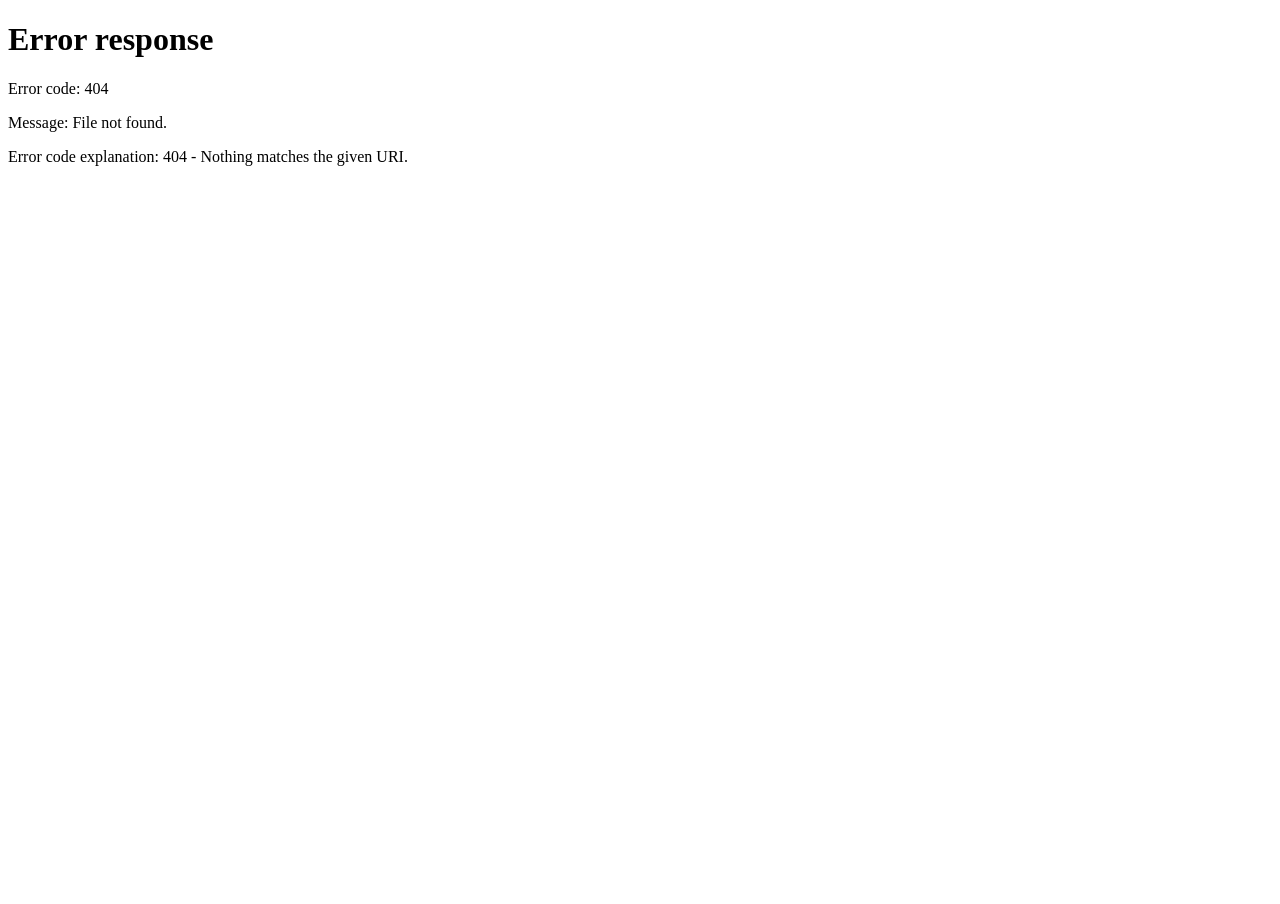
==== index.html @ c3ac803d "更新广告位上限与展示校验" ====
<!doctype html>
<html lang="zh-CN">
<head>
  <meta charset="utf-8">
  <meta name="viewport" content="width=device-width, initial-scale=1">
  <title>优坐标教师原型在线预览</title>
  <style>html,body,iframe{width:100%;height:100%;margin:0;border:0;overflow:hidden}</style>
</head>
<body>
  <iframe id="prototypeFrame" title="优坐标教师原型" src="./优坐标老师列表新版移动端改版_在线预览.html"></iframe>
  <script>
    const frame = document.getElementById('prototypeFrame');
    frame.addEventListener('load', () => {
      const doc = frame.contentDocument;
      const win = frame.contentWindow;
      const maxVisibleAds = 3;
      const maxAdSlots = 10;
      const rows = () => [...doc.querySelectorAll('#suitableChildRows tr')];
      const shown = () => rows().filter(row => row.querySelector('select')?.value === '展示').length;
      const showToast = message => {
        if (typeof win.showPrototypeToast === 'function') {
          win.showPrototypeToast(message);
          return;
        }
        let toast = doc.getElementById('prototypeToast');
        if (!toast) {
          toast = doc.createElement('div');
          toast.id = 'prototypeToast';
          toast.style.cssText = 'position:fixed;z-index:1000;left:50%;bottom:42px;max-width:calc(100vw - 32px);padding:11px 16px;border-radius:8px;background:rgba(23,35,55,.92);box-shadow:0 8px 24px rgba(15,23,42,.2);color:#fff;font-size:14px;line-height:1.45;transform:translateX(-50%);';
          doc.body.append(toast);
        }
        toast.textContent = message;
        win.clearTimeout(win.prototypeToastTimer);
        win.prototypeToastTimer = win.setTimeout(() => toast.remove(), 2600);
      };
      const hint = () => doc.getElementById('suitableChildHint');
      if (!hint()) {
        const message = doc.createElement('div');
        message.className = 'hint';
        message.id = 'suitableChildHint';
        doc.getElementById('addSuitableChild')?.before(message);
      }
      const sync = (message = '') => {
        const add = doc.getElementById('addSuitableChild');
        if (add) add.disabled = rows().length >= maxAdSlots;
        if (hint()) hint().textContent = message || (rows().length >= maxAdSlots
          ? `最多可新增${maxAdSlots}条数据，建议删除后再新增。`
          : `当前共 ${rows().length} 条广告位，其中 ${shown()} 条展示中；广告位总数最多 ${maxAdSlots} 条，前台最多展示 ${maxVisibleAds} 条。`);
      };
      const openView = () => {
        win.showPage('admin-teachers');
        win.openTeacherModal('view');
        const modal = doc.getElementById('teacherConfigModal');
        modal.classList.add('is-view');
        modal.querySelectorAll('.modal-shell input,.modal-shell select,.modal-shell textarea').forEach(el => el.disabled = true);
        modal.querySelectorAll('.modal-shell button:not(.modal-top-tab)').forEach(el => el.disabled = true);
        doc.getElementById('saveTeacherDisplayData').hidden = true;
        modal.querySelector('.modal-foot [data-close-teacher-modal]').textContent = '关闭';
      };
      const navTree = doc.querySelector('[data-page="admin-teachers"]')?.closest('.nav-tree');
      if (navTree && !doc.querySelector('[data-page="admin-teacher-view-modal"]')) {
        const button = doc.createElement('button');
        button.className = 'nav-btn child';
        button.dataset.page = 'admin-teacher-view-modal';
        button.textContent = '查看教师详情弹窗';
        navTree.querySelector('.nav-children')?.append(button);
      }
      doc.addEventListener('click', event => {
        const target = event.target.closest('[data-page="admin-teacher-view-modal"],[data-open-teacher-modal="view"]');
        if (target) {
          event.preventDefault();
          event.stopImmediatePropagation();
          openView();
          return;
        }
        if (event.target.closest('#addSuitableChild') && rows().length >= maxAdSlots) {
          event.preventDefault();
          event.stopImmediatePropagation();
          sync(`最多可新增${maxAdSlots}条数据，建议删除后再新增。`);
          return;
        }
        const remove = event.target.closest('#suitableChildRows .link-btn.danger');
        if (remove && rows().length <= 1) {
          event.preventDefault();
          event.stopImmediatePropagation();
          sync('至少保留 1 个广告位，不能继续删除。');
        }
      }, true);
      doc.addEventListener('change', event => {
        const select = event.target.closest('#suitableChildRows select');
        if (!select) return;
        if (select.value === '展示' && shown() > maxVisibleAds) {
          select.value = '隐藏';
          sync(`前台最多展示 ${maxVisibleAds} 条广告位，请先隐藏其他广告位后再展示。`);
          showToast(`前台最多展示 ${maxVisibleAds} 条广告位，请先隐藏其他广告位后再展示。`);
          return;
        }
        sync();
      }, true);
      doc.getElementById('suitableChildRows')?.addEventListener('click', () => setTimeout(sync));
      sync();
    });
  </script>
</body>
</html>
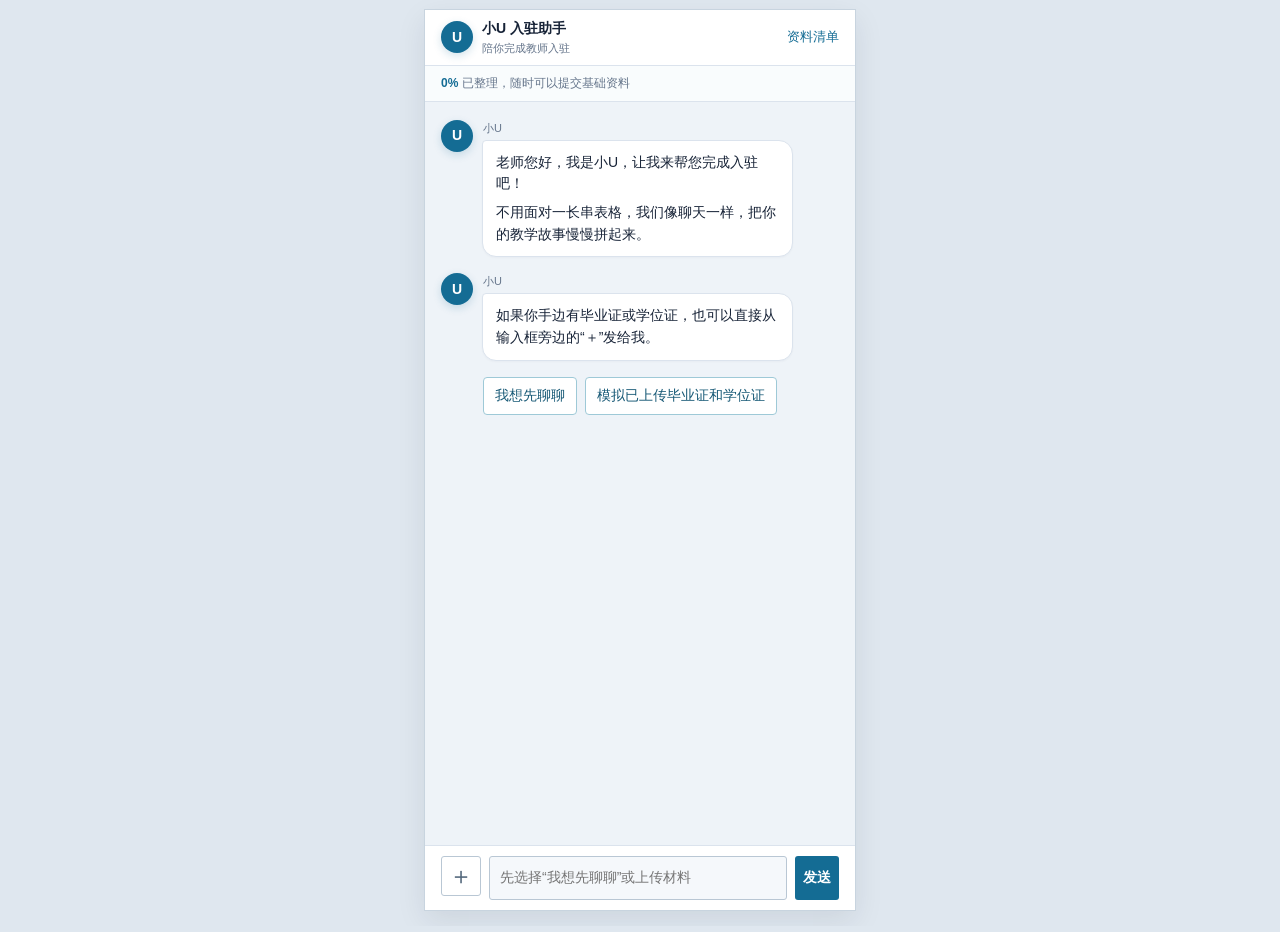
==== commit fc7f23aa: "chore: 添加GitHub Pages预览入口" ====
--- a/index.html
+++ b/index.html
@@ -1,105 +1,12 @@
 <!doctype html>
 <html lang="zh-CN">
 <head>
-  <meta charset="utf-8">
-  <meta name="viewport" content="width=device-width, initial-scale=1">
-  <title>优坐标教师原型在线预览</title>
-  <style>html,body,iframe{width:100%;height:100%;margin:0;border:0;overflow:hidden}</style>
+  <meta charset="UTF-8">
+  <meta name="viewport" content="width=device-width, initial-scale=1.0">
+  <meta http-equiv="refresh" content="0; url=./教师入驻_AI问答引导预览.html">
+  <title>小U教师入驻引导</title>
 </head>
 <body>
-  <iframe id="prototypeFrame" title="优坐标教师原型" src="./优坐标老师列表新版移动端改版_在线预览.html"></iframe>
-  <script>
-    const frame = document.getElementById('prototypeFrame');
-    frame.addEventListener('load', () => {
-      const doc = frame.contentDocument;
-      const win = frame.contentWindow;
-      const maxVisibleAds = 3;
-      const maxAdSlots = 10;
-      const rows = () => [...doc.querySelectorAll('#suitableChildRows tr')];
-      const shown = () => rows().filter(row => row.querySelector('select')?.value === '展示').length;
-      const showToast = message => {
-        if (typeof win.showPrototypeToast === 'function') {
-          win.showPrototypeToast(message);
-          return;
-        }
-        let toast = doc.getElementById('prototypeToast');
-        if (!toast) {
-          toast = doc.createElement('div');
-          toast.id = 'prototypeToast';
-          toast.style.cssText = 'position:fixed;z-index:1000;left:50%;bottom:42px;max-width:calc(100vw - 32px);padding:11px 16px;border-radius:8px;background:rgba(23,35,55,.92);box-shadow:0 8px 24px rgba(15,23,42,.2);color:#fff;font-size:14px;line-height:1.45;transform:translateX(-50%);';
-          doc.body.append(toast);
-        }
-        toast.textContent = message;
-        win.clearTimeout(win.prototypeToastTimer);
-        win.prototypeToastTimer = win.setTimeout(() => toast.remove(), 2600);
-      };
-      const hint = () => doc.getElementById('suitableChildHint');
-      if (!hint()) {
-        const message = doc.createElement('div');
-        message.className = 'hint';
-        message.id = 'suitableChildHint';
-        doc.getElementById('addSuitableChild')?.before(message);
-      }
-      const sync = (message = '') => {
-        const add = doc.getElementById('addSuitableChild');
-        if (add) add.disabled = rows().length >= maxAdSlots;
-        if (hint()) hint().textContent = message || (rows().length >= maxAdSlots
-          ? `最多可新增${maxAdSlots}条数据，建议删除后再新增。`
-          : `当前共 ${rows().length} 条广告位，其中 ${shown()} 条展示中；广告位总数最多 ${maxAdSlots} 条，前台最多展示 ${maxVisibleAds} 条。`);
-      };
-      const openView = () => {
-        win.showPage('admin-teachers');
-        win.openTeacherModal('view');
-        const modal = doc.getElementById('teacherConfigModal');
-        modal.classList.add('is-view');
-        modal.querySelectorAll('.modal-shell input,.modal-shell select,.modal-shell textarea').forEach(el => el.disabled = true);
-        modal.querySelectorAll('.modal-shell button:not(.modal-top-tab)').forEach(el => el.disabled = true);
-        doc.getElementById('saveTeacherDisplayData').hidden = true;
-        modal.querySelector('.modal-foot [data-close-teacher-modal]').textContent = '关闭';
-      };
-      const navTree = doc.querySelector('[data-page="admin-teachers"]')?.closest('.nav-tree');
-      if (navTree && !doc.querySelector('[data-page="admin-teacher-view-modal"]')) {
-        const button = doc.createElement('button');
-        button.className = 'nav-btn child';
-        button.dataset.page = 'admin-teacher-view-modal';
-        button.textContent = '查看教师详情弹窗';
-        navTree.querySelector('.nav-children')?.append(button);
-      }
-      doc.addEventListener('click', event => {
-        const target = event.target.closest('[data-page="admin-teacher-view-modal"],[data-open-teacher-modal="view"]');
-        if (target) {
-          event.preventDefault();
-          event.stopImmediatePropagation();
-          openView();
-          return;
-        }
-        if (event.target.closest('#addSuitableChild') && rows().length >= maxAdSlots) {
-          event.preventDefault();
-          event.stopImmediatePropagation();
-          sync(`最多可新增${maxAdSlots}条数据，建议删除后再新增。`);
-          return;
-        }
-        const remove = event.target.closest('#suitableChildRows .link-btn.danger');
-        if (remove && rows().length <= 1) {
-          event.preventDefault();
-          event.stopImmediatePropagation();
-          sync('至少保留 1 个广告位，不能继续删除。');
-        }
-      }, true);
-      doc.addEventListener('change', event => {
-        const select = event.target.closest('#suitableChildRows select');
-        if (!select) return;
-        if (select.value === '展示' && shown() > maxVisibleAds) {
-          select.value = '隐藏';
-          sync(`前台最多展示 ${maxVisibleAds} 条广告位，请先隐藏其他广告位后再展示。`);
-          showToast(`前台最多展示 ${maxVisibleAds} 条广告位，请先隐藏其他广告位后再展示。`);
-          return;
-        }
-        sync();
-      }, true);
-      doc.getElementById('suitableChildRows')?.addEventListener('click', () => setTimeout(sync));
-      sync();
-    });
-  </script>
+  <p><a href="./教师入驻_AI问答引导预览.html">打开小U教师入驻引导</a></p>
 </body>
 </html>
